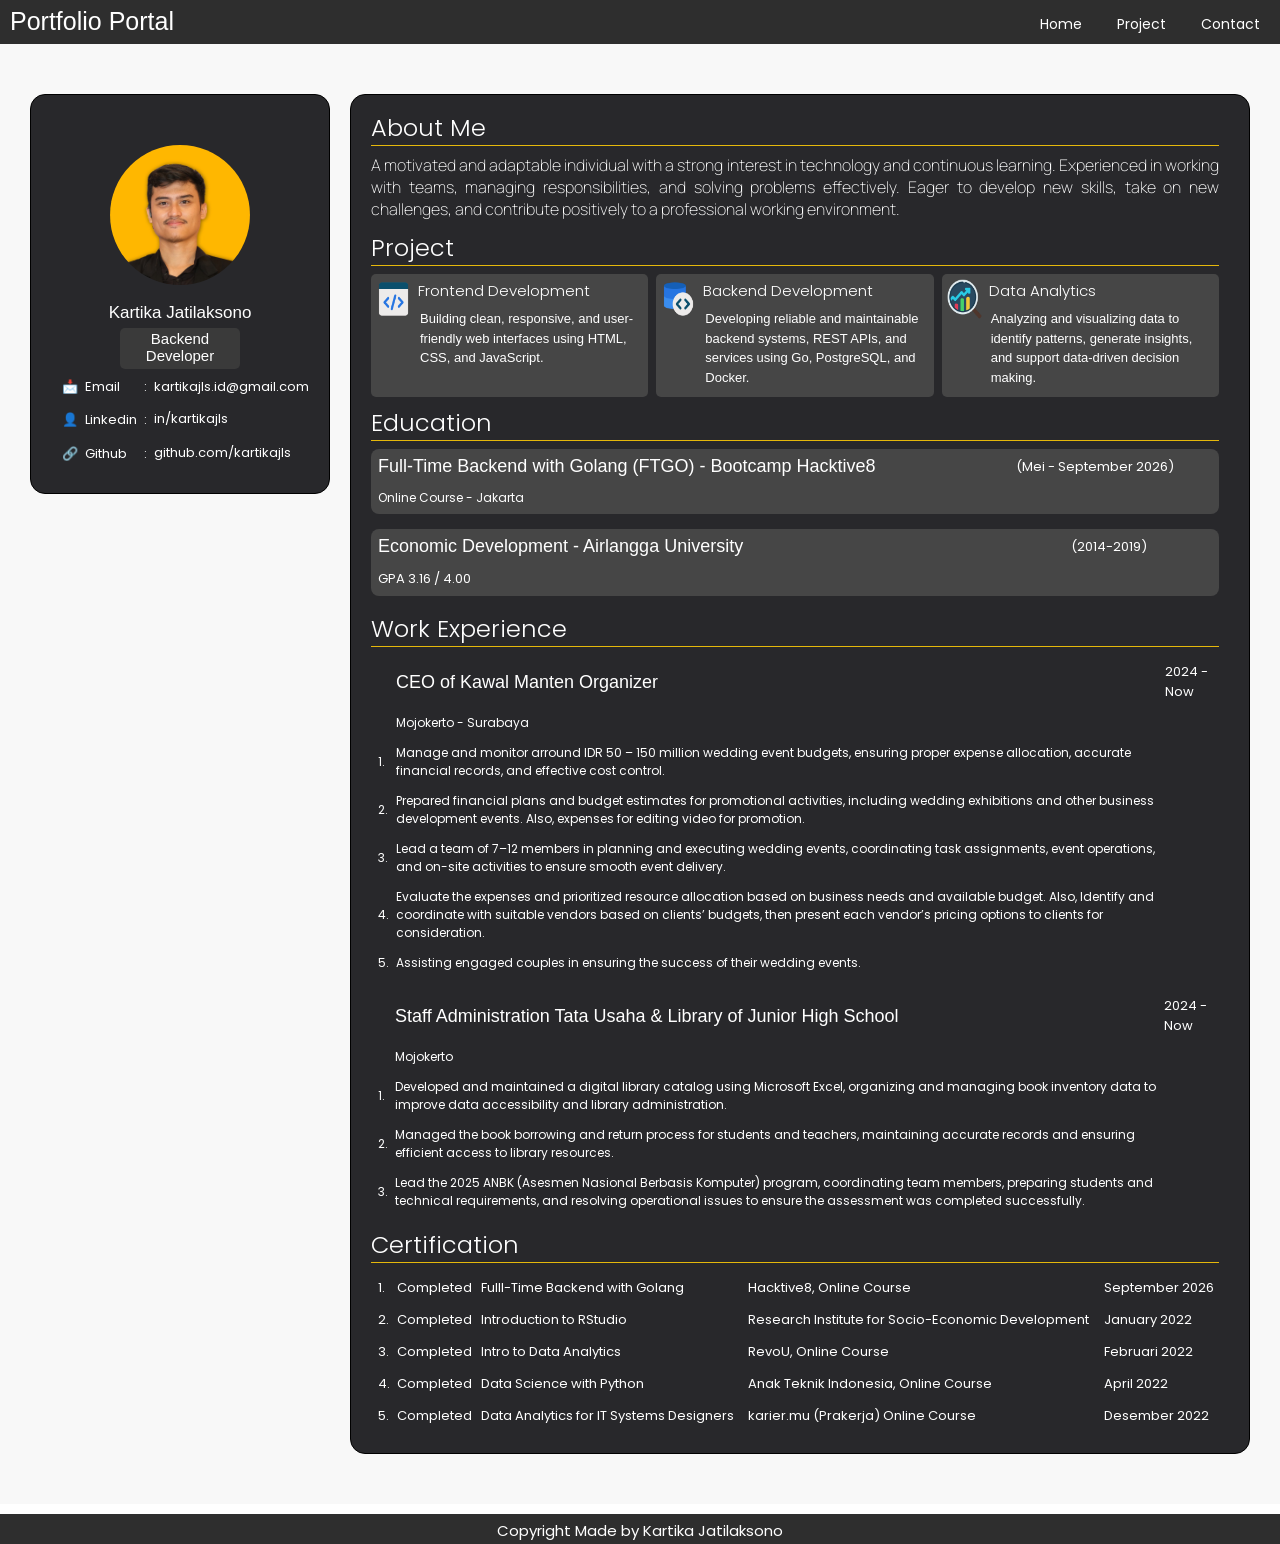
==== index.html @ 583e2dc4 "portfolio" ====
<!DOCTYPE html>
<html lang="en">

<head>
    <meta charset="UTF-8">
    <meta name="viewport" content="width=device-width, initial-scale=1.0">
    <title>Portfolio Website</title>

    <link rel="stylesheet" href="css/style.css">
</head>

<body>

    <head>
        <div class="container-header">
            <nav>
                <h1>Portfolio Portal</h1>

                <ul>
                    <li><a href="/frontend/index.html">Home</a></li>
                    <li class="drop-down"><a href="#">Project</a>
                        <ul class="isi-dropdown">
                            <li><a href="#">Frontend Development</a></li>
                            <li><a href="#">Backend Development</a></li>
                            <li><a href="#">Data Analytics</a></li>
                        </ul>
                    </li>
                    <li><a href="/frontend/data/contact.html">Contact</a></li>
                </ul>
            </nav>
        </div>
    </head>


    <main>
        <div class="container-left">
            <div class="head-profile">
                <img class="pict-profile" src="src/asset/pict/WhatsApp Image 2026-08-28 at 14.54.35.jpeg">
                <p class="intro">Kartika Jatilaksono</p>
                <p class="job">Backend Developer</p>
            </div>

            <div class="bottom-profile">
                <table class="col-keterangan">
                    <tr>
                        <td>📩</td>
                        <td>Email</td>
                        <td>:</td>
                        <td>kartikajls.id@gmail.com</td>
                    </tr>
                    <tr>
                        <td>👤</td>
                        <td>Linkedin</td>
                        <td>:</td>
                        <td><a href="https://www.linkedin.com/in/kartikajls/" class="mini">in/kartikajls</a></td>
                    </tr>
                    <tr>
                        <td>🔗</td>
                        <td>Github</td>
                        <td>:</td>
                        <td><a href="https://github.com/kartikajls" class="mini">github.com/kartikajls</a></td>
                    </tr>
                </table>
            </div>


        </div>

        <div class="container-right">
            <div class="content-top">
                <h2>About Me</h2>
                <div class="border"></div>
                <p class="aboutme">
                    A motivated and adaptable individual with a strong interest in technology and continuous learning.
                    Experienced in working with teams, managing responsibilities, and solving problems effectively.
                    Eager to develop new skills, take on new challenges, and contribute positively to a professional
                    working environment.
                </p>
            </div>

            <div class="content-mid">
                <h2>Project</h2>
                <div class="border"></div>
                <div class="project">
                    <div class="project1">
                        <div>
                            <img src="src/asset/icon/frontend.png" class="icon">
                        </div>
                        <div>
                            <a href="" class="c-link">Frontend Development</a>
                            <p class="r-text">
                                Building clean, responsive, and user-friendly web interfaces using HTML, CSS, and
                                JavaScript.
                            </p>
                        </div>

                    </div>

                    <div class="project2">
                        <div>
                            <img src="src/asset/icon/backend.png" class="icon">
                        </div>
                        <div>
                            <a href="" class="c-link">Backend Development</a>
                            <p class="r-text">
                                Developing reliable and maintainable backend systems, REST APIs, and services using Go,
                                PostgreSQL, and Docker.
                            </p>
                        </div>
                    </div>

                    <div class="project3">
                        <div>
                            <img src="src/asset/icon/data-analytics.png" class="icon">
                        </div>
                        <div>
                            <a href="" class="c-link">Data Analytics</a>
                            <p class="r-text">
                                Analyzing and visualizing data to identify patterns, generate insights, and support
                                data-driven decision making.
                            </p>
                        </div>

                    </div>

                </div>
                <div>
                    <h2>Education</h2>
                </div>
                <div class="border"></div>
                <div class="education">
                    <div class="bootcamp">
                        <table class="col-education">
                            <tr>
                                <td class="text-font">Full-Time Backend with Golang (FTGO) - Bootcamp Hacktive8</td>
                                <td>(Mei - September 2026)</td>
                            </tr>
                            <tr class="text-font2">
                                <td>Online Course - Jakarta</td>
                            </tr>
                        </table>
                    </div>
                    <div class="university">
                        <table class="col-education">
                            <tr>
                                <td class="text-font">Economic Development - Airlangga University</td>
                                <td>(2014-2019)</td>
                            </tr>
                            <tr>
                                <td>GPA 3.16 / 4.00</td>
                            </tr>
                        </table>
                    </div>
                </div>
                <div>
                    <h2>Work Experience</h2>
                </div>
                <div class="border"></div>
                <div>
                    <table class="col-experience">
                        <tr>
                            <td></td>
                            <td class="text-font">CEO of Kawal Manten Organizer</td>
                            <td>2024 - Now</td>
                        </tr>
                        <tr class="text-font2">
                            <td></td>
                            <td>Mojokerto - Surabaya</td>
                        </tr>
                        <tr class="text-font2">
                            <td>1. </td>
                            <td>Manage and monitor arround IDR 50 – 150 million wedding event budgets, ensuring
                                proper expense allocation, accurate financial records, and effective cost control.</td>
                        </tr>
                        <tr class="text-font2">
                            <td>2. </td>
                            <td>Prepared financial plans and budget estimates for promotional activities, including
                                wedding exhibitions and other business development events. Also, expenses for editing
                                video for promotion.</td>
                        </tr>
                        <tr class="text-font2">
                            <td>3. </td>
                            <td>Lead a team of 7–12 members in planning and executing wedding events, coordinating
                                task assignments, event operations, and on-site activities to ensure smooth event
                                delivery.</td>
                        </tr>
                        <tr class="text-font2">
                            <td>4. </td>
                            <td>Evaluate the expenses and prioritized resource allocation based on business needs and
                                available budget. Also, Identify and coordinate with suitable vendors based on clients’
                                budgets, then present each vendor’s pricing options to clients for consideration.
                            </td>
                        </tr>
                        <tr class="text-font2">
                            <td>5. </td>
                            <td>Assisting engaged couples in ensuring the success of their wedding events.
                            </td>
                        </tr>

                    </table>
                </div>
                <div>
                    <table class="col-experience">
                        <tr>
                            <td></td>
                            <td class="text-font">Staff Administration Tata Usaha & Library of Junior High School</td>
                            <td>2024 - Now</td>
                        </tr>
                        <tr class="text-font2">
                            <td></td>
                            <td>Mojokerto</td>
                        </tr>
                        <tr class="text-font2">
                            <td>1. </td>
                            <td>Developed and maintained a digital library catalog using Microsoft Excel, organizing and
                                managing book inventory data to improve data accessibility and library administration.
                            </td>
                        </tr>
                        <tr class="text-font2">
                            <td>2. </td>
                            <td>Managed the book borrowing and return process for students and teachers, maintaining
                                accurate records and ensuring efficient access to library resources.</td>
                        </tr>
                        <tr class="text-font2">
                            <td>3. </td>
                            <td>Lead the 2025 ANBK (Asesmen Nasional Berbasis Komputer) program, coordinating
                                team members, preparing students and technical requirements, and resolving operational
                                issues to ensure the assessment was completed successfully.</td>
                        </tr>
                    </table>
                </div>
                <div>
                    <h2>Certification</h2>
                </div>
                <div class="border"></div>
                <div>
                    <table class="col-experience">
                        <tr>
                            <td>1. </td>
                            <td>Completed</td>
                            <td>Fulll-Time Backend with Golang</td>
                            <td>Hacktive8, Online Course</td>
                            <td>September 2026</td>
                        </tr>
                        <tr>
                            <td>2. </td>
                            <td>Completed</td>
                            <td>Introduction to RStudio</td>
                            <td>Research Institute for Socio-Economic Development</td>
                            <td>January 2022</td>
                        </tr>
                        <tr>
                            <td>3. </td>
                            <td>Completed</td>
                            <td>Intro to Data Analytics</td>
                            <td>RevoU, Online Course</td>
                            <td>Februari 2022</td>
                        </tr>
                        <tr>
                            <td>4. </td>
                            <td>Completed</td>
                            <td>Data Science with Python</td>
                            <td>Anak Teknik Indonesia, Online Course</td>
                            <td>April 2022</td>
                        </tr>
                        <tr>
                            <td>5. </td>
                            <td>Completed</td>
                            <td>Data Analytics for IT Systems Designers</td>
                            <td>karier.mu (Prakerja) Online Course</td>
                            <td>Desember 2022</td>
                        </tr>
                    </table>
                </div>

            </div>


        </div>

    </main>

    <footer>
        Copyright Made by Kartika Jatilaksono
    </footer>

</body>


</html>
---- css/style.css ----
@import url(https://fonts.googleapis.com/css2?family=Montserrat:ital,wght@0,100..900;1,100..900&family=Poppins:ital,wght@0,100;0,200;0,300;0,400;0,500;0,600;0,700;0,800;0,900;1,100;1,200;1,300;1,400;1,500;1,600;1,700;1,800;1,900&family=Work+Sans:ital,wght@0,100..900;1,100..900&display=swap);
@import url(https://fonts.googleapis.com/css2?family=Manrope:wght@200..800&family=Montserrat:ital,wght@0,100..900;1,100..900&family=Poppins:ital,wght@0,100;0,200;0,300;0,400;0,500;0,600;0,700;0,800;0,900;1,100;1,200;1,300;1,400;1,500;1,600;1,700;1,800;1,900&family=Work+Sans:ital,wght@0,100..900;1,100..900&display=swap);

* {
    margin: 0px;
    padding: 0px;
    box-sizing: border-box;
    font-family: 'poppins', sans-serif;
}

html {
    scroll-behavior: smooth;
}

body {
    height: auto;
    width: 100%;
}

header {
    text-align: center;
    position: center;
    width: 100%;
}

.container-header {
    background-color: rgb(46, 46, 46);
    width: 100%;
    margin: 0px;
    padding: 0px;
}

nav {
    display: flex;
    justify-content: space-between;
}

nav ul {
    display: flex;
    list-style-type: none;
    padding-top: 14px;
    gap: 15px;
}

nav li {
    margin-right: 20px;
    padding-bottom: 7px;
}

.isi-dropdown {
    display: none;
    position: absolute;
}

.drop-down:hover ul.isi-dropdown {
    display: block;
    background-color: rgb(40, 40, 43);
    width: auto;
    padding-left: 6px;
}

a {
    font-size: 14px;
    text-decoration: none;
    color: white;
    display: flex;
    padding-bottom: 2px;
}

h1 {
    font-family: Arial, Helvetica, sans-serif;
    font-size: 25px;
    font-weight: 200;
    color: white;
    padding-top: 7px;
    padding-bottom: 2px;
    padding-left: 10px;
}

main {
    display: flex;
    justify-content: center;
    gap: 20px;
    background-color: rgb(248, 248, 248);
    height: 100%;
    max-width: 100%;
    padding-top: 50px;
    padding-bottom: 50px;
}

.full-content {
    background-color: rgb(40, 40, 43);
    width: 100vh;
    height: auto;
    border-radius: 15px;
}

.container-left {
    border: 1px solid black;
    background-color: rgb(40, 40, 43);
    max-height: 400px;
    width: 300px;
    border-radius: 15px;
}

.container-right {
    border: 1px solid black;
    background-color: rgb(40, 40, 43);
    height: 100%;
    width: 100vh;
    padding-top: 5px;
    padding-left: 10px;
    padding-bottom: 10px;
    border-radius: 15px;
}

.head-profile {
    height: 200px;
    width: 150px;
    margin-left: auto;
    margin-right: auto;
    margin-bottom: 25px;
}

.pict-profile {
    width: 140px;
    height: 140px;
    border-radius: 200px;
    margin-top: 50px;
    margin-left: auto;
    margin-right: auto;
    margin-bottom: 10px;
    display: block;
}

.intro {
    padding-top: 8px;
    padding-bottom: 5px;
    text-align: center;
    font-family: Arial, Helvetica, sans-serif;
    font-size: 17px;
    color: white;
}


.job {
    color: white;
    font-family: 'Franklin Gothic Medium', 'Arial Narrow', Arial, sans-serif;
    font-size: 15px;
    padding-top: 2px;
    padding-bottom: 5px;
    text-align: center;
    margin-left: auto;
    margin-right: auto;
    background-color: rgb(58, 58, 58);
    width: 120px;
    border-radius: 5px;
}

.bottom-profile {
    margin-top: 5px;
    width: 250px;
    height: 100px;
    margin-left: auto;
    margin-right: auto;
}

.col-keterangan {
    color: white;
    margin-bottom: 10px;

}

table {
    width: 250px;

}

tr {
    font-family: sans-serif;
    font-size: 13px;
}

td {
    padding-left: 5px;
    padding-top: 5px;
    padding-bottom: 5px;
}

.mini {
    font-size: 13px;
}

.content-top {
    min-width: 500px;
    height: auto;
    margin-top: 10px;
    margin-left: 10px;
    margin-right: 30px;
}

h2 {
    color: white;
    font-weight: 300;
}

.border {
    height: 1px;
    width: auto;
    margin-bottom: 8px;
    background-color: rgb(229, 184, 11);
}

.aboutme {
    color: white;
    font-family: "Manrope", sans-serif;
    font-style: normal;
    font-weight: 150;
    text-align: justify;
}

.content-mid {
    min-width: 500px;
    height: auto;
    margin-top: 10px;
    margin-left: 10px;
    margin-right: 30px;
}

.project {
    display: flex;
    justify-content: space-between;
    gap: 8px;
    width: 100%;
}

.icon {
    width: 40px;
    height: 40px;
    padding-left: 5px;
}

.project1 {
    display: flex;
    justify-content: baseline;
    gap: 2px;
    background-color: rgb(70, 70, 70);
    max-height: 100%;
    width: 300px;
    border-radius: 5px;
    padding-top: 5px;
    padding-bottom: 10px;
    margin-bottom: 8px;
}

.project2 {
    display: flex;
    justify-content: baseline;
    gap: 2px;
    background-color: rgb(70, 70, 70);
    max-height: 100%;
    width: 300px;
    border-radius: 5px;
    padding-top: 5px;
    padding-bottom: 10px;
    margin-bottom: 8px;
}

.project3 {
    display: flex;
    justify-content: baseline;
    gap: 2px;
    background-color: rgb(70, 70, 70);
    max-height: 100%;
    width: 300px;
    border-radius: 5px;
    padding-top: 5px;
    padding-bottom: 10px;
    margin-bottom: 8px;
}

.c-link {
    font-weight: 300;
    font-size: 15px;
    padding-left: 5px;
    color: white;
}

.r-text {
    color: white;
    font-family: sans-serif;
    font-weight: 50;
    font-size: 13px;
    line-height: 1.5;
    padding-top: 5px;
    padding-left: 7px;
    padding-right: 8px;
    text-align: left;
    height: 100%;
}

.education {
    display: block;
}

.col-education {
    width: 100%;
    color: white;
}

.bootcamp {
    width: 100%;
    max-height: 100%;
    border-radius: 8px;
    background-color: rgb(70, 70, 70);
    margin-bottom: 15px;
}

.text-font {
    font-family: sans-serif;
    font-size: large;
    max-width: 100%;
}

.text-font2 {
    font-family: sans-serif;
    font-size: 12px;
}

.university {
    width: 100%;
    max-height: 100%;
    border-radius: 8px;
    background-color: rgb(70, 70, 70);
    margin-bottom: 15px;
}

.col-experience {
    width: 100%;
    color: white;
    margin-bottom: 10px;
}


.contactus {
    padding-left: 20px;
    padding-top: 20px;
    width: 100%;
    max-width: 500px;
    margin-left: 80px;
    margin-bottom: 20px;
}

.col-contactus {
    color: white;
    font-family: sans-serif;
    font-weight: 300;
    font-size: 15px;
}


footer {
    margin-top: 10px;
    padding-top: 5px;
    background-color: rgb(46, 46, 46);
    height: 30px;
    color: white;
    font-size: 15px;
    text-align: center;
}
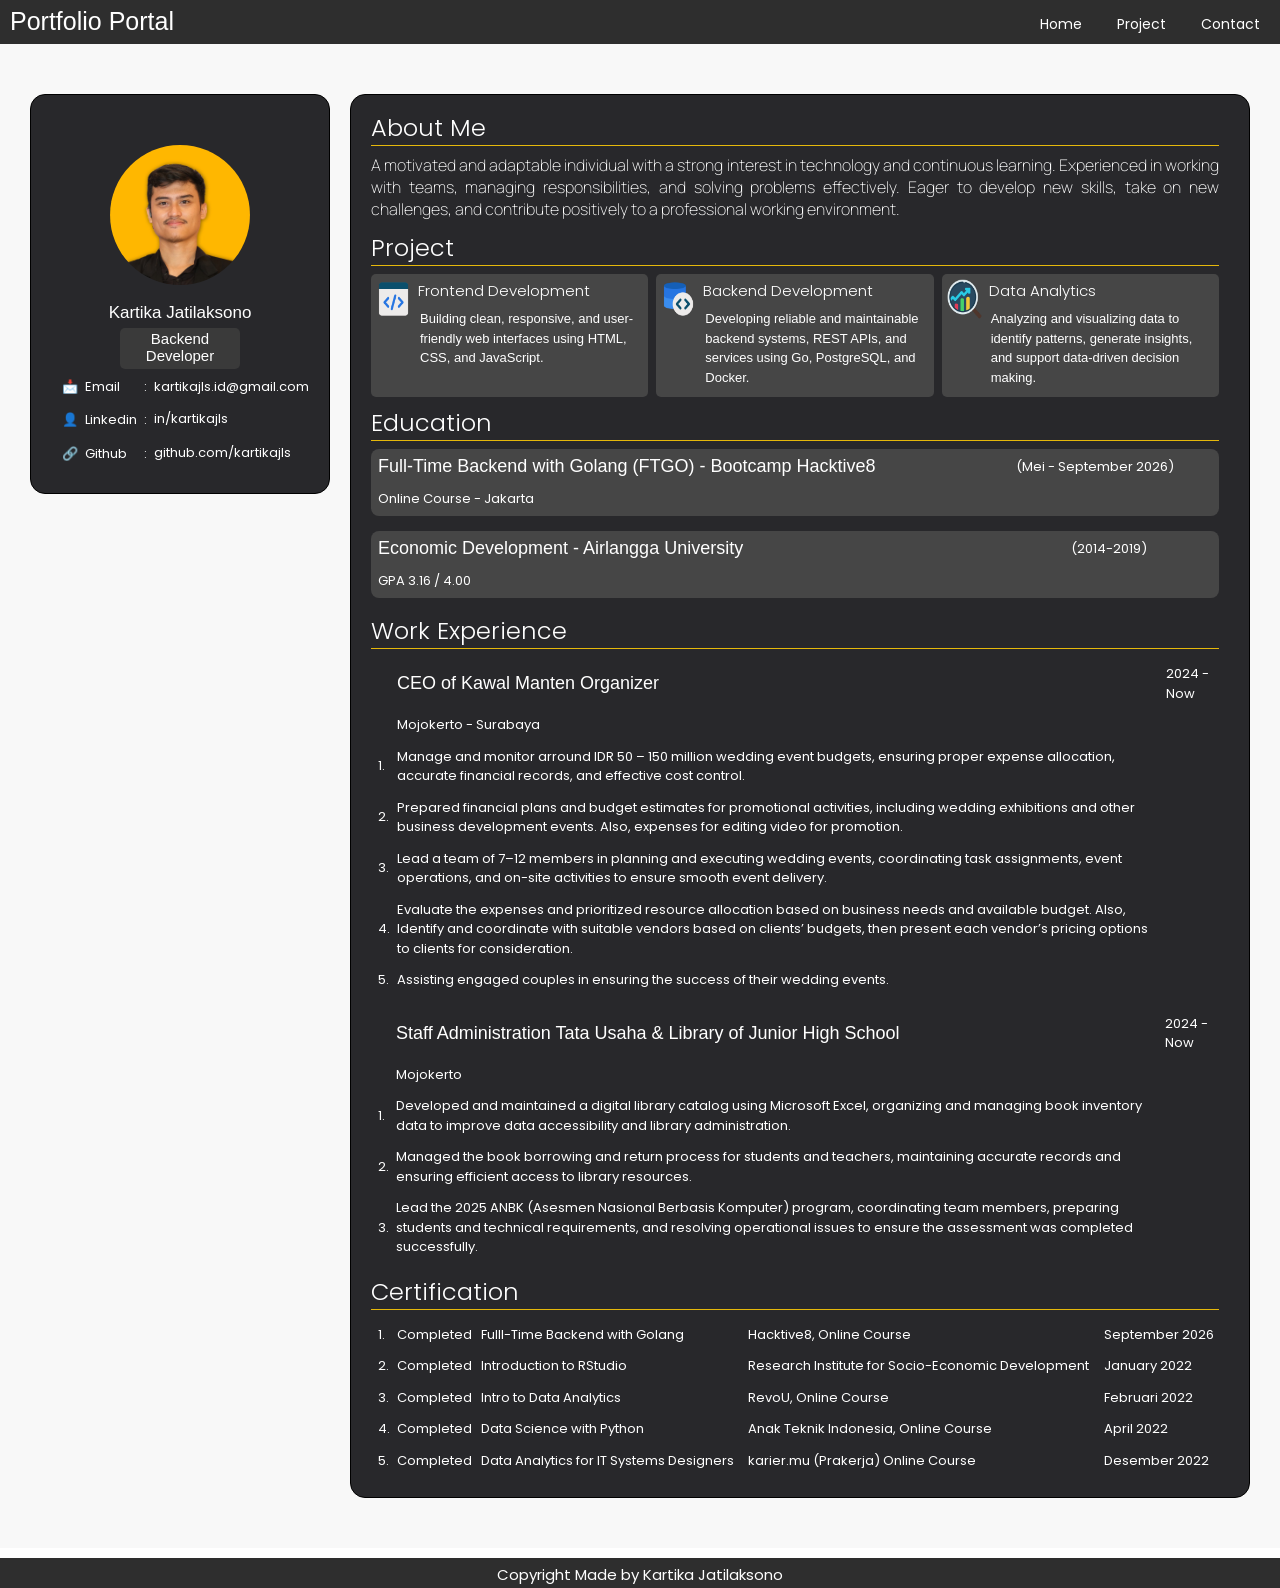
==== commit cdef138a: "update portfolio website" ====
--- a/index.html
+++ b/index.html
@@ -20,9 +20,9 @@
                     <li><a href="/frontend/index.html">Home</a></li>
                     <li class="drop-down"><a href="#">Project</a>
                         <ul class="isi-dropdown">
-                            <li><a href="#">Frontend Development</a></li>
-                            <li><a href="#">Backend Development</a></li>
-                            <li><a href="#">Data Analytics</a></li>
+                            <li><a href="/frontend/data/frontend.html">Frontend Development</a></li>
+                            <li><a href="/frontend/data/backend.html">Backend Development</a></li>
+                            <li><a href="/frontend/data/da.html">Data Analytics</a></li>
                         </ul>
                     </li>
                     <li><a href="/frontend/data/contact.html">Contact</a></li>
@@ -87,7 +87,7 @@
                             <img src="src/asset/icon/frontend.png" class="icon">
                         </div>
                         <div>
-                            <a href="" class="c-link">Frontend Development</a>
+                            <a href="/frontend/data/frontend.html" class="c-link">Frontend Development</a>
                             <p class="r-text">
                                 Building clean, responsive, and user-friendly web interfaces using HTML, CSS, and
                                 JavaScript.
@@ -101,7 +101,7 @@
                             <img src="src/asset/icon/backend.png" class="icon">
                         </div>
                         <div>
-                            <a href="" class="c-link">Backend Development</a>
+                            <a href="/frontend/data/backend.html" class="c-link">Backend Development</a>
                             <p class="r-text">
                                 Developing reliable and maintainable backend systems, REST APIs, and services using Go,
                                 PostgreSQL, and Docker.
@@ -114,7 +114,7 @@
                             <img src="src/asset/icon/data-analytics.png" class="icon">
                         </div>
                         <div>
-                            <a href="" class="c-link">Data Analytics</a>
+                            <a href="/frontend/data/da.html" class="c-link">Data Analytics</a>
                             <p class="r-text">
                                 Analyzing and visualizing data to identify patterns, generate insights, and support
                                 data-driven decision making.
--- a/css/style.css
+++ b/css/style.css
@@ -20,7 +20,7 @@
 header {
     text-align: center;
     position: center;
-    width: 100%;
+    width: 100vh;
 }
 
 .container-header {
@@ -83,7 +83,7 @@
     gap: 20px;
     background-color: rgb(248, 248, 248);
     height: 100%;
-    max-width: 100%;
+    width: 100%;
     padding-top: 50px;
     padding-bottom: 50px;
 }
@@ -324,7 +324,7 @@
 
 .text-font2 {
     font-family: sans-serif;
-    font-size: 12px;
+    font-size: 13px;
 }
 
 .university {
@@ -339,6 +339,8 @@
     width: 100%;
     color: white;
     margin-bottom: 10px;
+    line-height: 1.5;
+
 }
 
 
@@ -358,6 +360,82 @@
     font-size: 15px;
 }
 
+.content-1 {
+    color: white;
+    padding-top: 10px;
+    padding-bottom: 10px;
+    padding-left: 20px;
+    padding-right: 20px;
+}
+
+.content-2 {
+    color: white;
+    padding-top: 10px;
+    padding-bottom: 10px;
+    padding-left: 20px;
+    padding-right: 20px;
+}
+
+.s-login {
+    color: white;
+    font-family: sans-serif;
+    padding-top: 8px;
+    padding-bottom: 5px;
+    text-align: justify;
+    font-weight: 80;
+    line-height: 1.5;
+}
+
+.i-login {
+    width: 100%;
+    height: auto;
+}
+
+.source {
+    display: flex;
+    justify-content: baseline;
+    margin-bottom: 10px;
+}
+
+.s-source {
+    width: 30px;
+    height: 30px;
+}
+
+.s-text {
+    padding-top: 8px;
+    padding-left: 5px;
+    font-style: italic;
+    font-family: Arial, Helvetica, sans-serif;
+}
+
+.p-list {
+    font-family: sans-serif;
+    font-size: 14px;
+    margin-left: 20px;
+}
+
+h4 {
+    font-family: sans-serif;
+    padding-top: 15px;
+    padding-bottom: 10px;
+}
+
+.main-content {
+    background-color: rgb(40, 40, 43);
+    width: 100vh;
+    height: auto;
+    border-radius: 15px;
+    margin-bottom: 20px;
+}
+
+.col-backend {
+    width: 100%;
+    color: white;
+    margin-bottom: 10px;
+    line-height: 1.5;
+    padding-left: 10px;
+}
 
 footer {
     margin-top: 10px;
@@ -367,4 +445,5 @@
     color: white;
     font-size: 15px;
     text-align: center;
+    width: 100%;
 }
